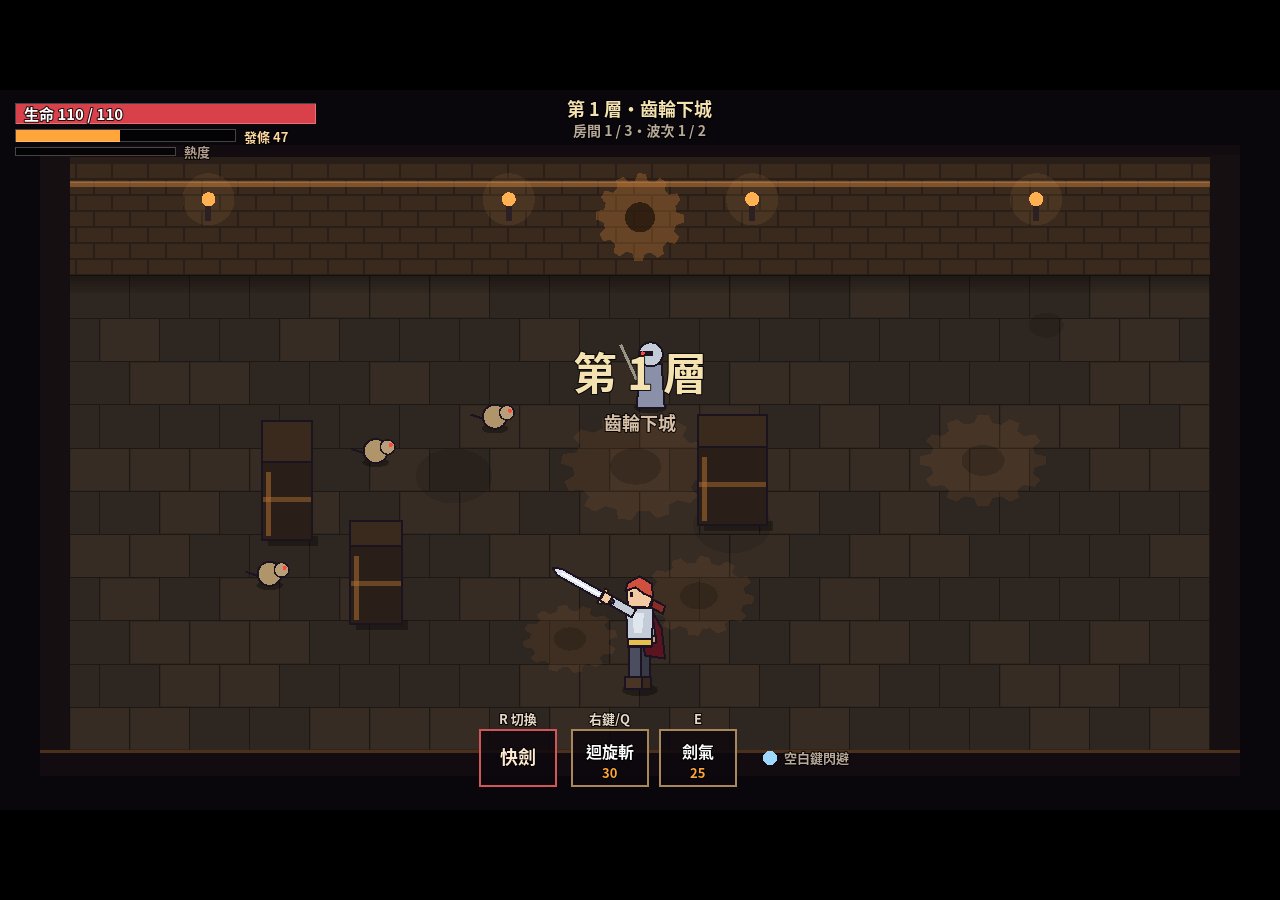
==== play/index.html @ be9b723e "Godot 版戰鬥切片、設計規劃與繪圖提示詞 - docs/DESIGN.md：2.5D 視角、零件骨架、普攻代價、難度曲線、開發路線 - docs/ART_PROMPTS.md：給 GPT 的角色零" ====
<!DOCTYPE html>
<html lang="en">
	<head>
		<meta charset="utf-8">
		<meta name="viewport" content="width=device-width, user-scalable=no, initial-scale=1.0">
		<title>逆鐘之城 Clockbound</title>
		<style>
html, body, #canvas {
	margin: 0;
	padding: 0;
	border: 0;
}

body {
	color: white;
	background-color: black;
	overflow: hidden;
	touch-action: none;
}

#canvas {
	display: block;
}

#canvas:focus {
	outline: none;
}

#status, #status-splash, #status-progress {
	position: absolute;
	left: 0;
	right: 0;
}

#status, #status-splash {
	top: 0;
	bottom: 0;
}

#status {
	background-color: #242424;
	display: flex;
	flex-direction: column;
	justify-content: center;
	align-items: center;
	visibility: hidden;
}

#status-splash {
	max-height: 100%;
	max-width: 100%;
	margin: auto;
}

#status-progress, #status-notice {
	display: none;
}

#status-progress {
	bottom: 10%;
	width: 50%;
	margin: 0 auto;
}

#status-notice {
	background-color: #5b3943;
	border-radius: 0.5rem;
	border: 1px solid #9b3943;
	color: #e0e0e0;
	font-family: 'Noto Sans', 'Droid Sans', Arial, sans-serif;
	line-height: 1.3;
	margin: 0 2rem;
	overflow: hidden;
	padding: 1rem;
	text-align: center;
	z-index: 1;
}
		</style>
		<link id="-gd-engine-icon" rel="icon" type="image/png" href="index.icon.png" />
<link rel="apple-touch-icon" href="index.apple-touch-icon.png"/>

	</head>
	<body>
		<canvas id="canvas">
			Your browser does not support the canvas tag.
		</canvas>

		<noscript>
			Your browser does not support JavaScript.
		</noscript>

		<div id="status">
			<img id="status-splash" src="index.png" alt="">
			<progress id="status-progress"></progress>
			<div id="status-notice"></div>
		</div>

		<script src="index.js"></script>
		<script>
const GODOT_CONFIG = {"args":[],"canvasResizePolicy":2,"ensureCrossOriginIsolationHeaders":true,"executable":"index","experimentalVK":false,"fileSizes":{"index.pck":317664,"index.wasm":35376909},"focusCanvas":true,"gdextensionLibs":[]};
const GODOT_THREADS_ENABLED = false;
const engine = new Engine(GODOT_CONFIG);

(function () {
	const statusOverlay = document.getElementById('status');
	const statusProgress = document.getElementById('status-progress');
	const statusNotice = document.getElementById('status-notice');

	let initializing = true;
	let statusMode = '';

	function setStatusMode(mode) {
		if (statusMode === mode || !initializing) {
			return;
		}
		if (mode === 'hidden') {
			statusOverlay.remove();
			initializing = false;
			return;
		}
		statusOverlay.style.visibility = 'visible';
		statusProgress.style.display = mode === 'progress' ? 'block' : 'none';
		statusNotice.style.display = mode === 'notice' ? 'block' : 'none';
		statusMode = mode;
	}

	function setStatusNotice(text) {
		while (statusNotice.lastChild) {
			statusNotice.removeChild(statusNotice.lastChild);
		}
		const lines = text.split('\n');
		lines.forEach((line) => {
			statusNotice.appendChild(document.createTextNode(line));
			statusNotice.appendChild(document.createElement('br'));
		});
	}

	function displayFailureNotice(err) {
		console.error(err);
		if (err instanceof Error) {
			setStatusNotice(err.message);
		} else if (typeof err === 'string') {
			setStatusNotice(err);
		} else {
			setStatusNotice('An unknown error occured');
		}
		setStatusMode('notice');
		initializing = false;
	}

	const missing = Engine.getMissingFeatures({
		threads: GODOT_THREADS_ENABLED,
	});

	if (missing.length !== 0) {
		if (GODOT_CONFIG['serviceWorker'] && GODOT_CONFIG['ensureCrossOriginIsolationHeaders'] && 'serviceWorker' in navigator) {
			// There's a chance that installing the service worker would fix the issue
			Promise.race([
				navigator.serviceWorker.getRegistration().then((registration) => {
					if (registration != null) {
						return Promise.reject(new Error('Service worker already exists.'));
					}
					return registration;
				}).then(() => engine.installServiceWorker()),
				// For some reason, `getRegistration()` can stall
				new Promise((resolve) => {
					setTimeout(() => resolve(), 2000);
				}),
			]).catch((err) => {
				console.error('Error while registering service worker:', err);
			}).then(() => {
				window.location.reload();
			});
		} else {
			// Display the message as usual
			const missingMsg = 'Error\nThe following features required to run Godot projects on the Web are missing:\n';
			displayFailureNotice(missingMsg + missing.join('\n'));
		}
	} else {
		setStatusMode('progress');
		engine.startGame({
			'onProgress': function (current, total) {
				if (current > 0 && total > 0) {
					statusProgress.value = current;
					statusProgress.max = total;
				} else {
					statusProgress.removeAttribute('value');
					statusProgress.removeAttribute('max');
				}
			},
		}).then(() => {
			setStatusMode('hidden');
		}, displayFailureNotice);
	}
}());
		</script>
	</body>
</html>
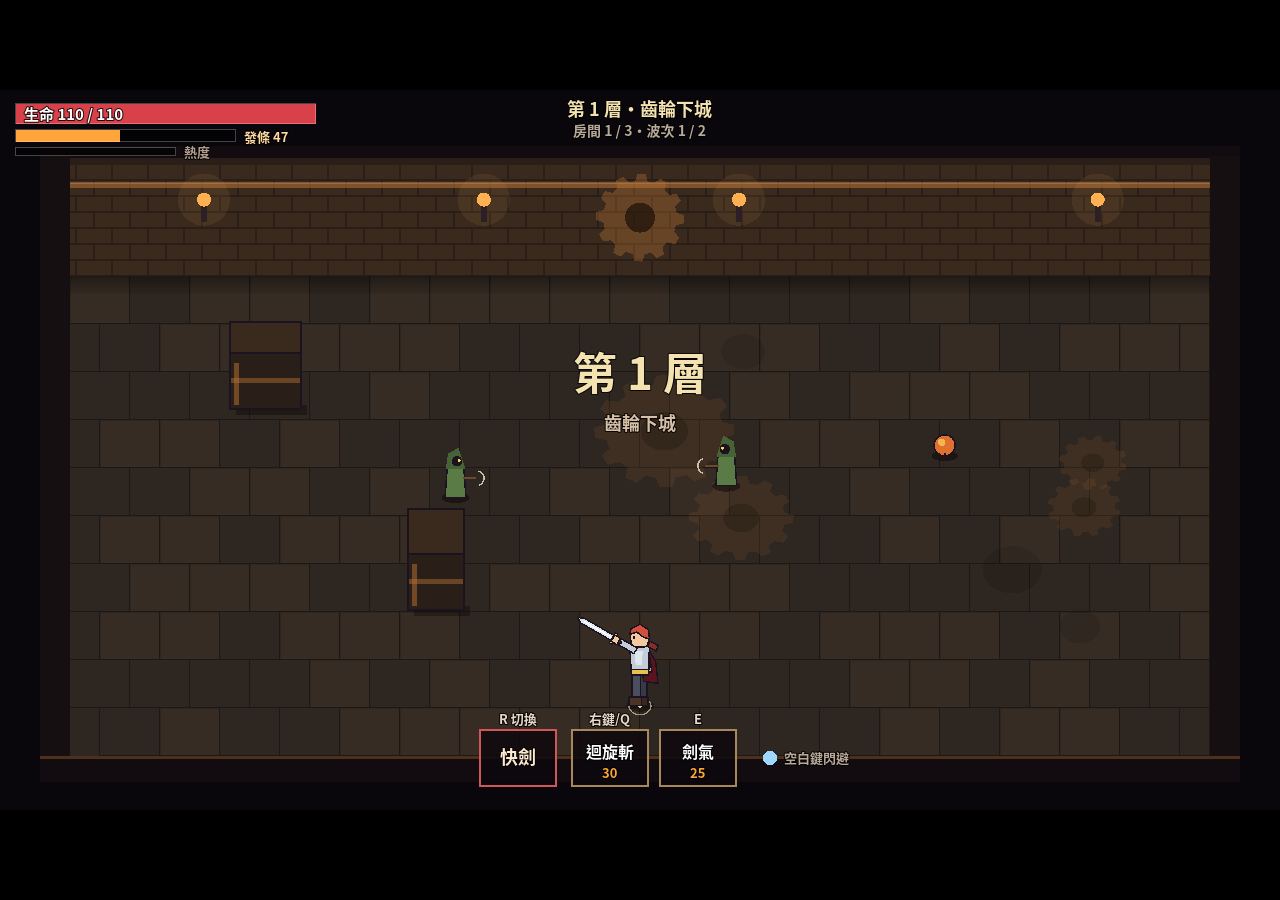
==== commit 69776c52: "角色縮小、受擊判定改成看得見 - 角色與敵人縮小約 25%，柱子變矮 - 地面壓縮比 0.72 → 0.8，畫面距離更接近實際判定距離 - 影子＝受擊範圍：敵人影子就是被打得到的範圍；玩家腳下有受傷判" ====
--- a/play/index.html
+++ b/play/index.html
@@ -97,7 +97,7 @@
 
 		<script src="index.js"></script>
 		<script>
-const GODOT_CONFIG = {"args":[],"canvasResizePolicy":2,"ensureCrossOriginIsolationHeaders":true,"executable":"index","experimentalVK":false,"fileSizes":{"index.pck":317664,"index.wasm":35376909},"focusCanvas":true,"gdextensionLibs":[]};
+const GODOT_CONFIG = {"args":[],"canvasResizePolicy":2,"ensureCrossOriginIsolationHeaders":true,"executable":"index","experimentalVK":false,"fileSizes":{"index.pck":331760,"index.wasm":35376909},"focusCanvas":true,"gdextensionLibs":[]};
 const GODOT_THREADS_ENABLED = false;
 const engine = new Engine(GODOT_CONFIG);
 
